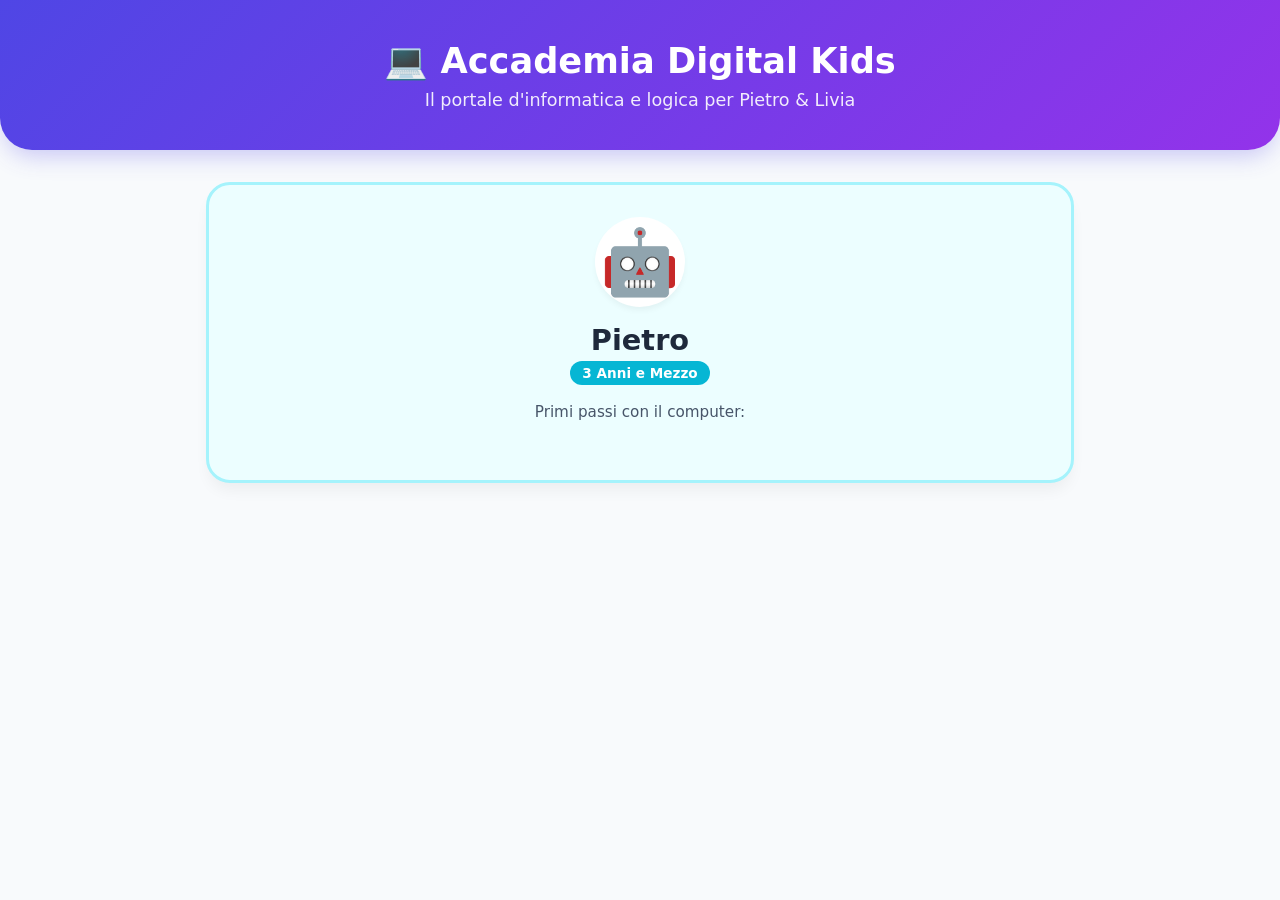
==== index.html.html @ 027402d5 "Add files via upload" ====
<!DOCTYPE html>
<html lang="it">
<head>
  <meta charset="UTF-8">
  <meta name="viewport" content="width=device-width, initial-scale=1.0">
  <title>Accademia Informatica Bimbi - Pietro & Livia</title>
  <style>
    :root {
      --primary: #4F46E5;
      --pietro-color: #06B6D4;
      --pietro-bg: #ECFEFF;
      --livia-color: #8B5CF6;
      --livia-bg: #F5F3FF;
      --text: #1E293B;
    }

    * { box-sizing: border-box; margin: 0; padding: 0; }

    body {
      font-family: system-ui, -apple-system, BlinkMacSystemFont, 'Segoe UI', Roboto, sans-serif;
      background: #F8FAFC;
      color: var(--text);
      min-height: 100vh;
      display: flex;
      flex-direction: column;
      align-items: center;
    }

    header {
      width: 100%;
      background: linear-gradient(135deg, #4F46E5, #9333EA);
      color: white;
      text-align: center;
      padding: 2.5rem 1rem;
      border-bottom-left-radius: 2rem;
      border-bottom-right-radius: 2rem;
      box-shadow: 0 10px 25px -5px rgba(79, 70, 229, 0.3);
    }

    header h1 { font-size: 2.2rem; margin-bottom: 0.5rem; }
    header p { font-size: 1.1rem; opacity: 0.9; }

    main {
      max-width: 900px;
      width: 100%;
      padding: 2rem 1rem;
      display: flex;
      flex-direction: column;
      gap: 2rem;
    }

    .cards-container {
      display: grid;
      grid-template-columns: repeat(auto-fit, minmax(300px, 1fr));
      gap: 1.5rem;
    }

    .card {
      border-radius: 1.5rem;
      padding: 2rem;
      display: flex;
      flex-direction: column;
      align-items: center;
      text-align: center;
      text-decoration: none;
      color: inherit;
      transition: all 0.3s cubic-bezier(0.4, 0, 0.2, 1);
      border: 3px solid transparent;
      box-shadow: 0 10px 15px -3px rgba(0, 0, 0, 0.05);
      position: relative;
      overflow: hidden;
    }

    .card-pietro {
      background: var(--pietro-bg);
      border-color: #A5F3FC;
    }

    .card-livia {
      background: var(--livia-bg);
      border-color: #DDD6FE;
    }

    .card:hover {
      transform: translateY(-8px);
      box-shadow: 0 20px 25px -5px rgba(0, 0, 0, 0.1);
    }

    .avatar {
      font-size: 4rem;
      margin-bottom: 1rem;
      background: white;
      width: 90px;
      height: 90px;
      border-radius: 50%;
      display: flex;
      align-items: center;
      justify-content: center;
      box-shadow: 0 4px 6px -1px rgba(0, 0, 0, 0.05);
    }

    .card h2 { font-size: 1.8rem; margin-bottom: 0.25rem; }
    .age-badge {
      display: inline-block;
      padding: 0.25rem 0.75rem;
      border-radius: 1rem;
      font-weight: bold;
      font-size: 0.85rem;
      margin-bottom: 1rem;
      color: white;
    }

    .card-pietro .age-badge { background: var(--pietro-color); }
    .card-livia .age-badge { background: var(--livia-color); }

    .card p {
      font-size: 0.95rem;
      line-height: 1.5;
      color: #475569;
      margin-bottom: 1.5rem;
    }

    .btn {
      margin-top: auto;
      padding: 0.8rem 1.8rem;
      border-radius: 1rem;
      font-weight: bold;
      color: white;
      font-size: 1rem;
      box-shadow: 0 4px 6px -1px rgba(0, 0, 0, 0.1);
    }

    .card-pietro .btn { background: var(--pietro-color); }
    .card-livia .btn { background: var(--livia-color); }

    .guide-section {
      background: white;
      padding: 1.5rem;
      border-radius: 1rem;
      border: 1px solid #E2E8F0;
    }

    .guide-section h3 {
      color: var(--primary);
      margin-bottom: 0.75rem;
      display: flex;
      align-items: center;
      gap: 0.5rem;
    }

    .guide-section ul {
      list-style-position: inside;
      line-height: 1.6;
      color: #334155;
    }

    footer {
      margin-top: auto;
      padding: 1.5rem;
      text-align: center;
      color: #94A3B8;
      font-size: 0.9rem;
    }
  </style>
</head>
<body>

  <header>
    <h1>💻 Accademia Digital Kids</h1>
    <p>Il portale d'informatica e logica per Pietro & Livia</p>
  </header>

  <main>
    <div class="cards-container">
      <!-- Scheda Pietro -->
      <a href="pietro.html" class="card card-pietro">
        <div class="avatar">🤖</div>
        <h2>Pietro</h2>
        <div class="age-badge">3 Anni e Mezzo</div>
        <p>Primi passi con il computer:
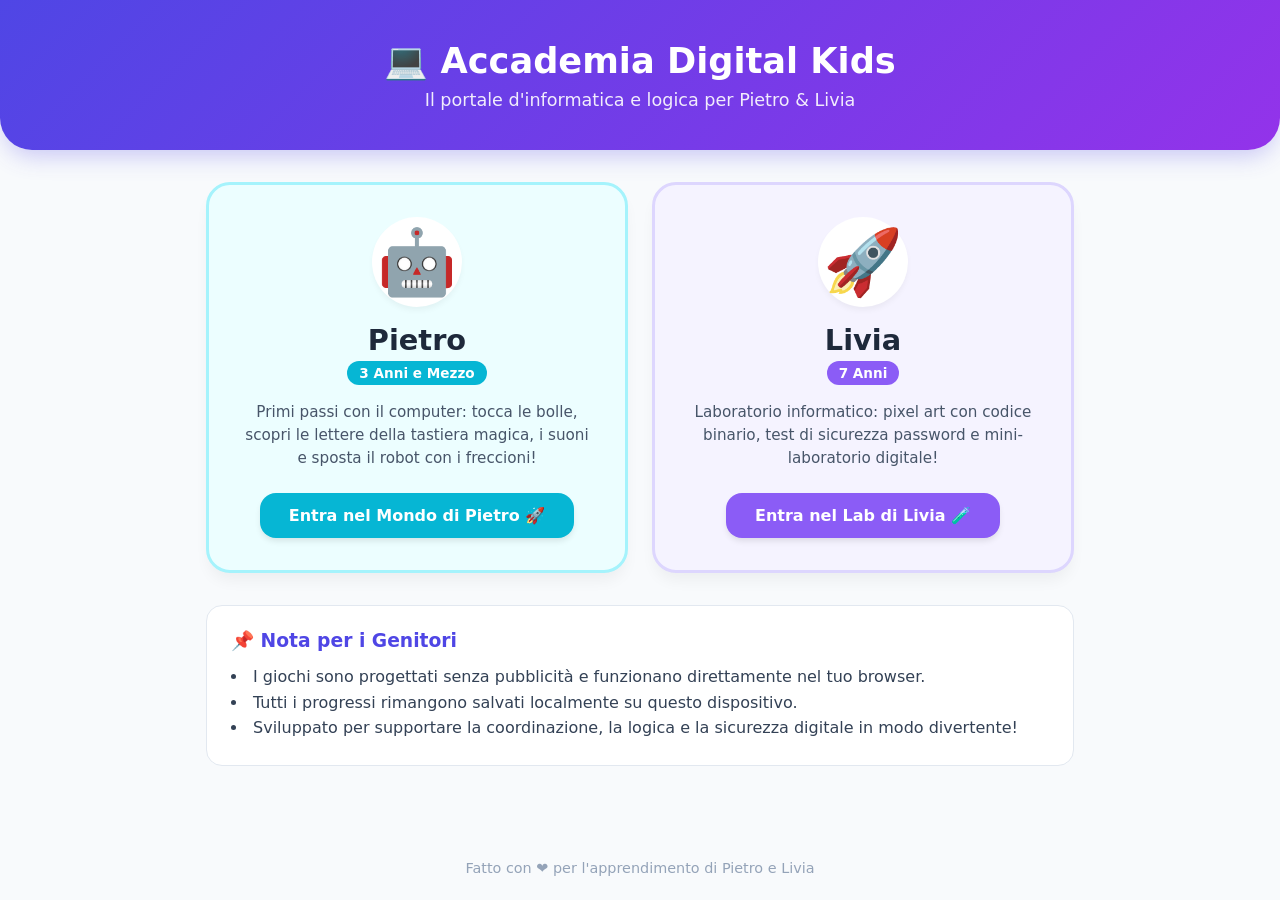
==== commit 85b78e23: "Update index.html.html add Livia link" ====
--- a/index.html.html
+++ b/index.html.html
@@ -177,4 +177,33 @@
         <div class="avatar">🤖</div>
         <h2>Pietro</h2>
         <div class="age-badge">3 Anni e Mezzo</div>
-        <p>Primi passi con il computer:+        <p>Primi passi con il computer: tocca le bolle, scopri le lettere della tastiera magica, i suoni e sposta il robot con i freccioni!</p>
+        <span class="btn">Entra nel Mondo di Pietro 🚀</span>
+      </a>
+
+      <!-- Scheda Livia -->
+      <a href="livia.html" class="card card-livia">
+        <div class="avatar">🚀</div>
+        <h2>Livia</h2>
+        <div class="age-badge">7 Anni</div>
+        <p>Laboratorio informatico: pixel art con codice binario, test di sicurezza password e mini-laboratorio digitale!</p>
+        <span class="btn">Entra nel Lab di Livia 🧪</span>
+      </a>
+    </div>
+
+    <div class="guide-section">
+      <h3>📌 Nota per i Genitori</h3>
+      <ul>
+        <li>I giochi sono progettati senza pubblicità e funzionano direttamente nel tuo browser.</li>
+        <li>Tutti i progressi rimangono salvati localmente su questo dispositivo.</li>
+        <li>Sviluppato per supportare la coordinazione, la logica e la sicurezza digitale in modo divertente!</li>
+      </ul>
+    </div>
+  </main>
+
+  <footer>
+    Fatto con ❤️ per l'apprendimento di Pietro e Livia
+  </footer>
+
+</body>
+</html>
